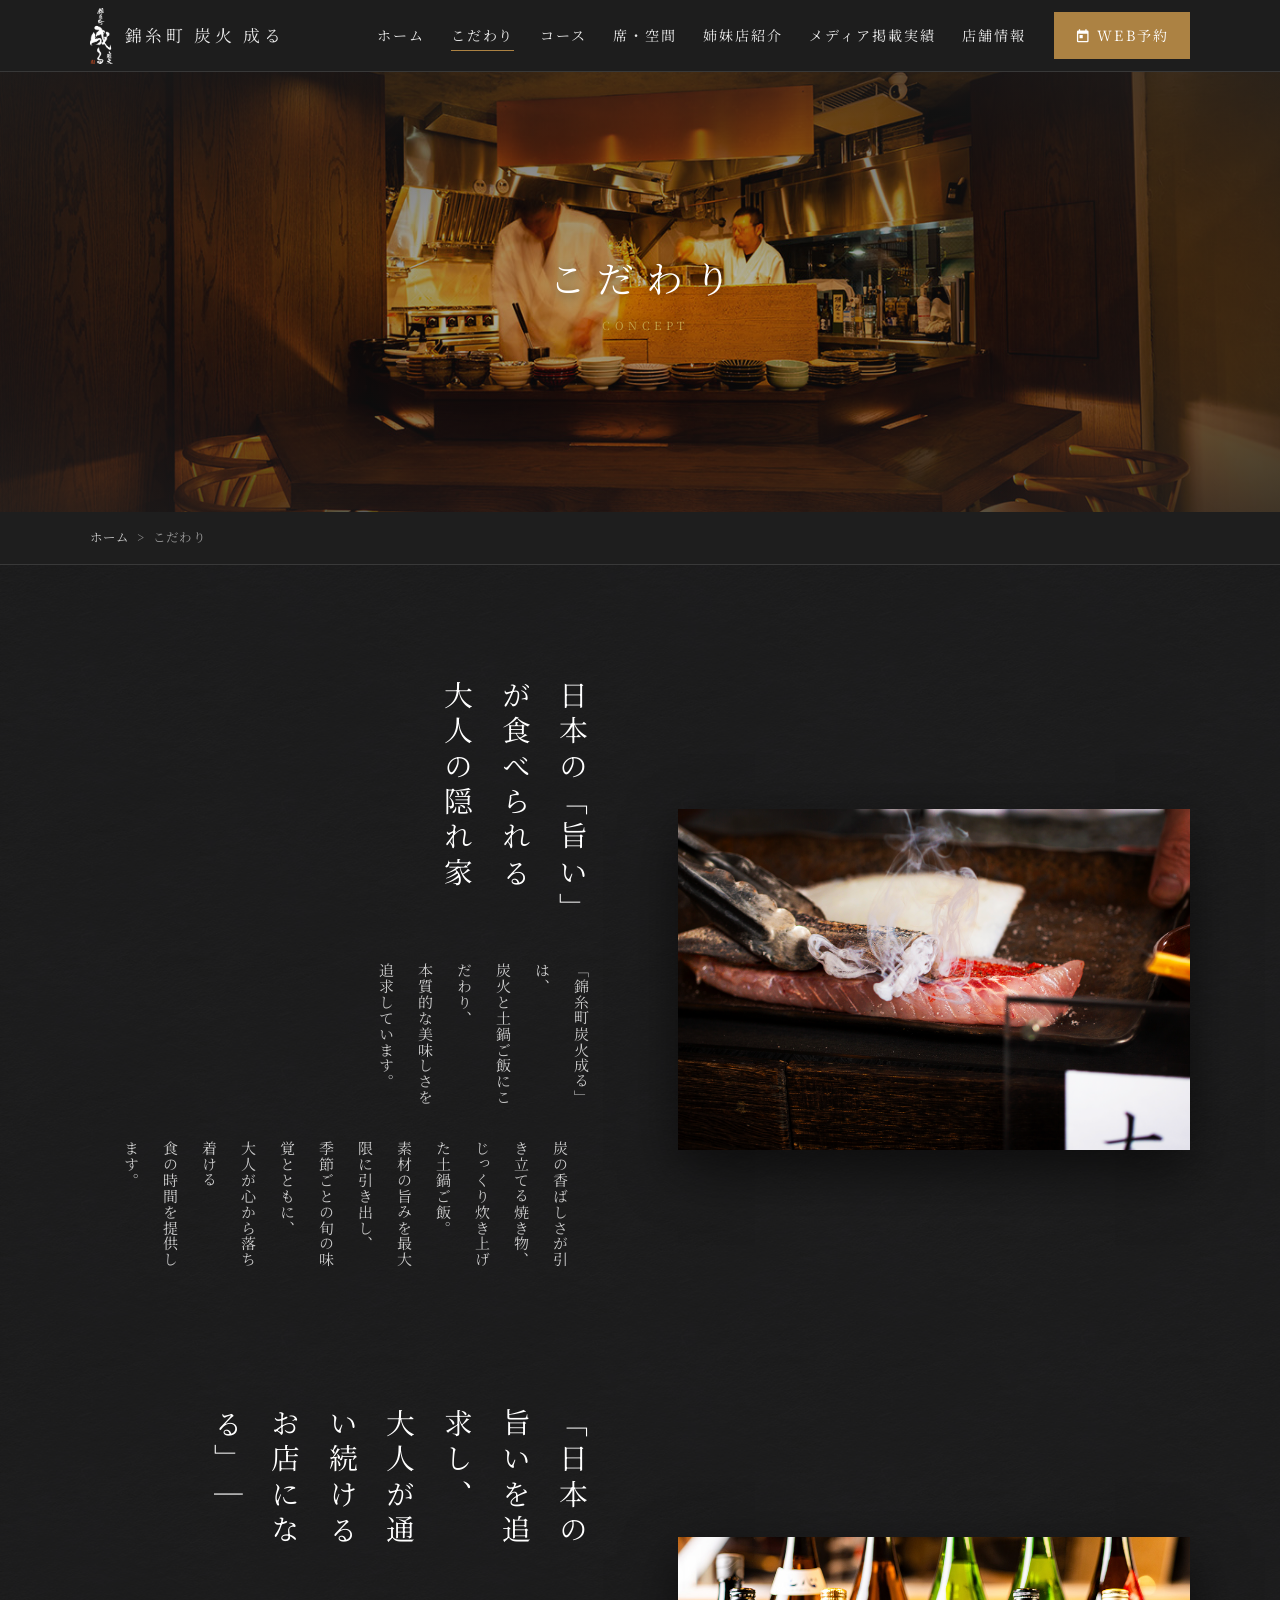
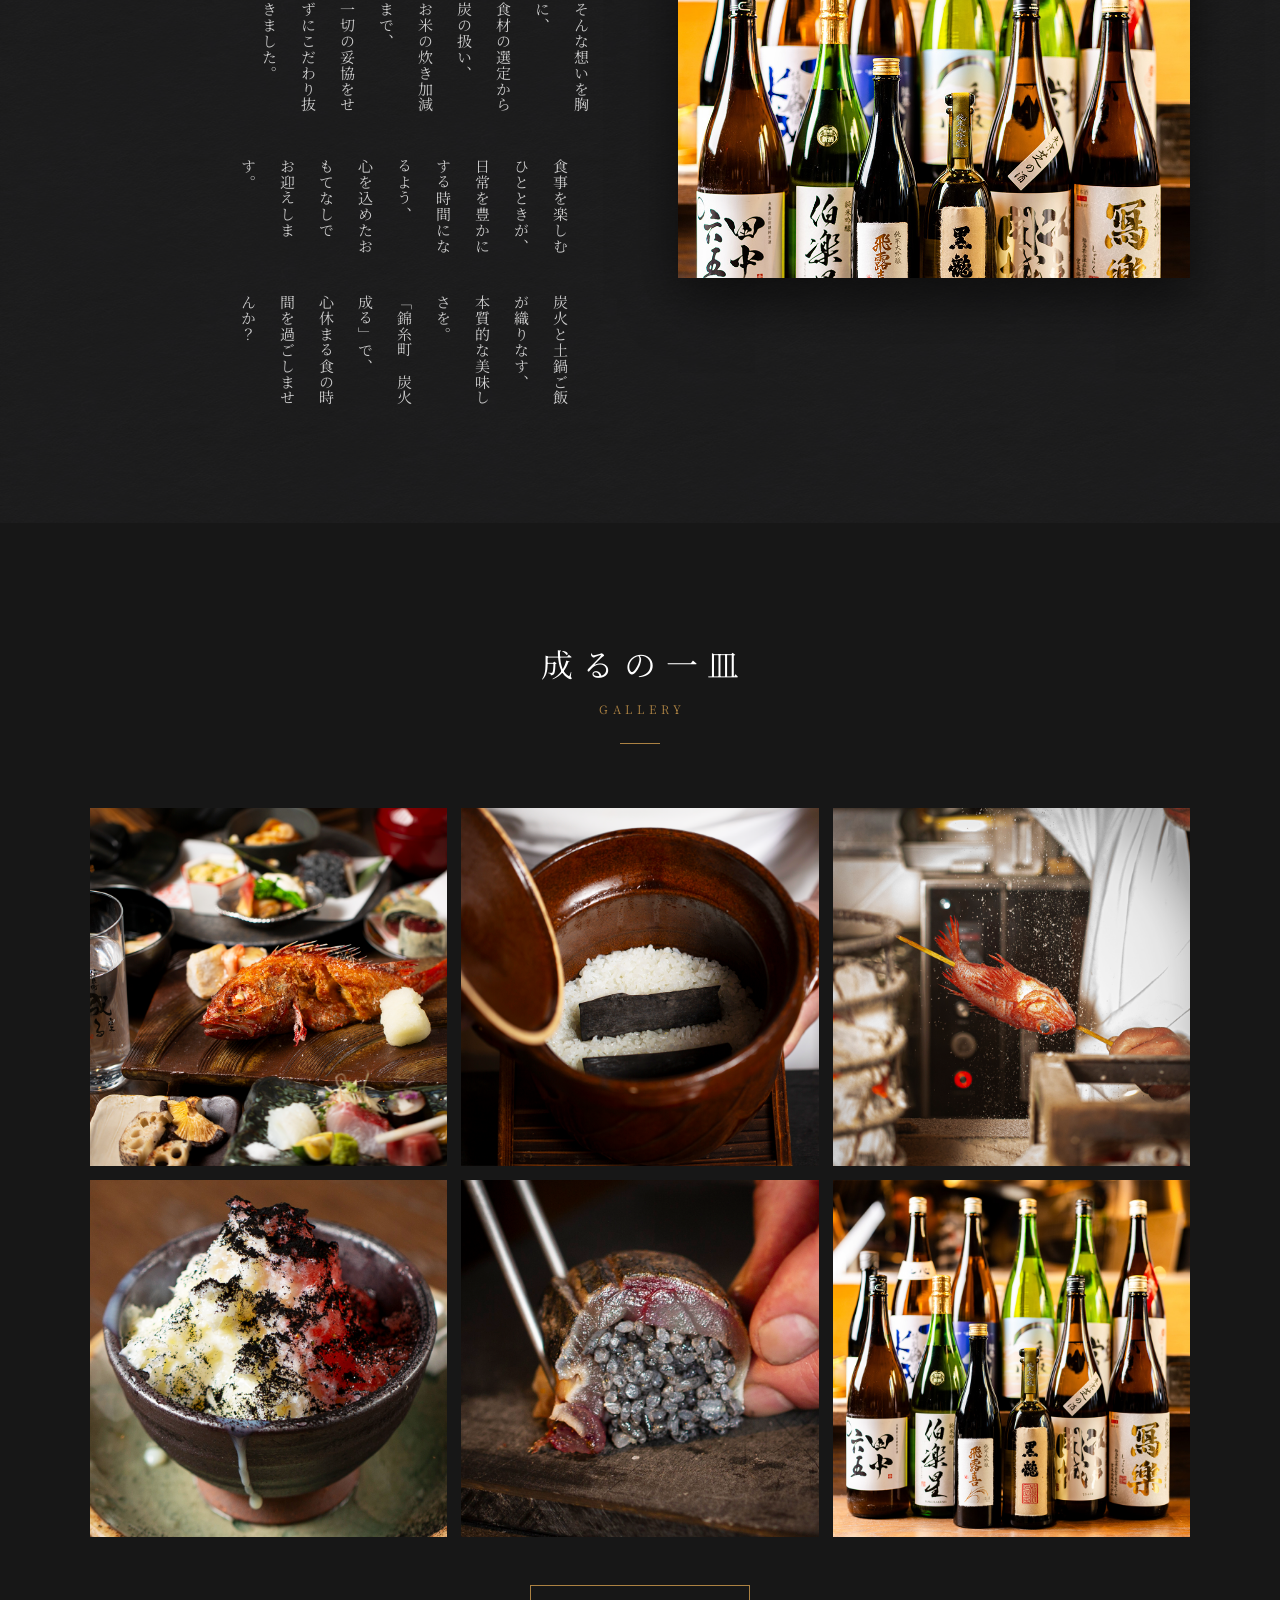
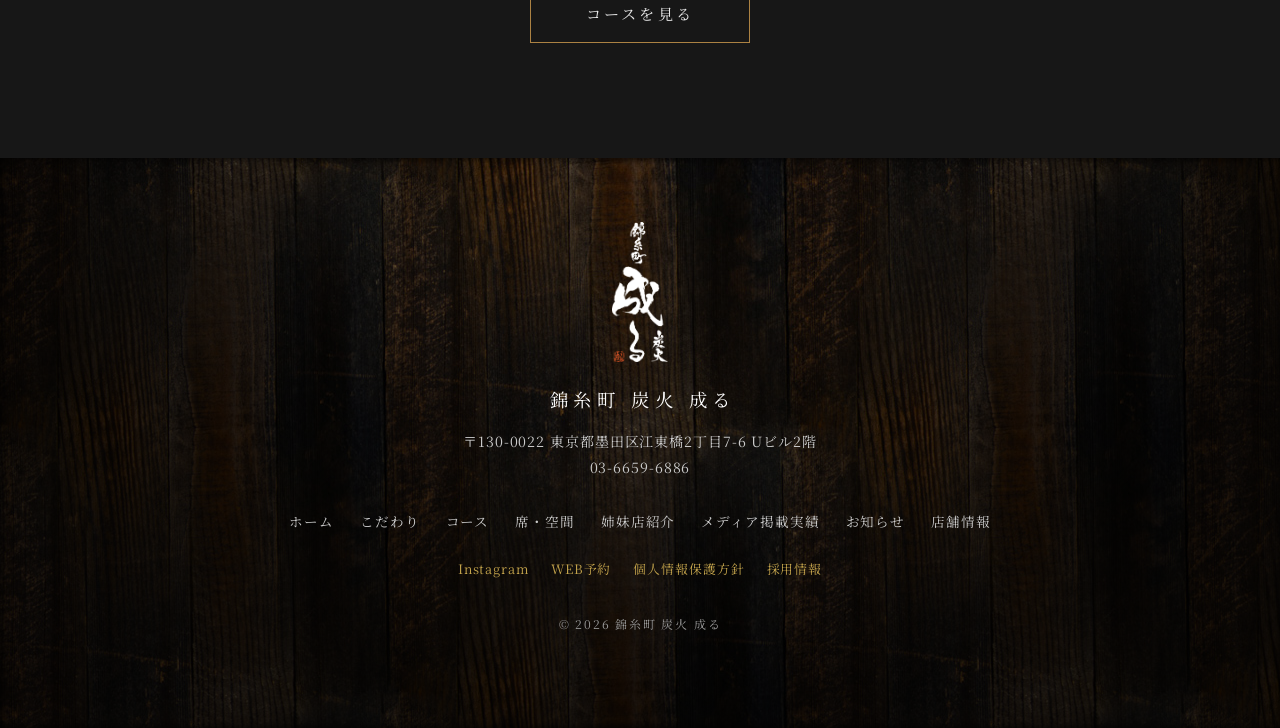
==== concept/index.html @ 38717d5e "Build 錦糸町 炭火 成る site from existing pages Co-Authored-By: Claude Fable 5.1 <noreply@anthropic.com>" ====
<!DOCTYPE html>
<html lang="ja">
<head>
  <meta charset="UTF-8">
  <meta name="viewport" content="width=device-width, initial-scale=1">
  <title>こだわり | 錦糸町 炭火 成る</title>
  <meta name="description" content="「錦糸町炭火成る」は、炭火と土鍋ご飯にこだわり、本質的な美味しさを追求しています。日本の「旨い」が食べられる大人の隠れ家。">
  <meta property="og:locale" content="ja_JP">
  <meta property="og:type" content="website">
  <meta property="og:site_name" content="錦糸町 炭火 成る">
  <meta property="og:title" content="こだわり | 錦糸町 炭火 成る">
  <meta property="og:description" content="「錦糸町炭火成る」は、炭火と土鍋ご飯にこだわり、本質的な美味しさを追求しています。日本の「旨い」が食べられる大人の隠れ家。">
  <meta property="og:url" content="https://kinshicho-sumibi-naru.com/concept/">
  <meta property="og:image" content="https://kinshicho-sumibi-naru.com/images/concept-main.jpg">
  <meta name="twitter:card" content="summary_large_image">
  <link rel="canonical" href="https://kinshicho-sumibi-naru.com/concept/">
  <link rel="icon" href="/images/favicon.jpg" type="image/jpeg">
  <link rel="apple-touch-icon" href="/images/favicon.jpg">
  <link rel="preconnect" href="https://fonts.googleapis.com">
  <link rel="preconnect" href="https://fonts.gstatic.com" crossorigin>
  <link href="https://fonts.googleapis.com/css2?family=Noto+Serif+JP:wght@300;400;500&display=swap" rel="stylesheet">
  <link rel="stylesheet" href="/css/style.css">
</head>
<body>
<header class="site-header">
  <div class="inner">
    <a class="brand" href="/" aria-label="錦糸町 炭火 成る トップページ">
      <img src="/images/logo-white.png" alt="錦糸町 炭火 成る" width="500" height="1242">
      <span class="brand__name">錦糸町 炭火 成る</span>
    </a>
    <button class="nav-toggle" type="button" aria-expanded="false" aria-controls="gnav" aria-label="メニューを開く">
      <span></span><span></span><span></span>
    </button>
    <nav class="gnav" id="gnav" aria-label="グローバルナビゲーション">
      <ul class="gnav__list">
        <li><a href="/">ホーム</a></li>
        <li><a href="/concept/">こだわり</a></li>
        <li><a href="/course/">コース</a></li>
        <li><a href="/table/">席・空間</a></li>
        <li><a href="/sister-store/">姉妹店紹介</a></li>
        <li><a href="/media/">メディア掲載実績</a></li>
        <li><a href="/#access">店舗情報</a></li>
      </ul>
      <a class="btn-reserve" href="https://www.tablecheck.com/shops/kinshicho-sumibi-naru/reserve" target="_blank" rel="noopener"><svg class="icon" viewBox="0 0 24 24" aria-hidden="true"><path d="M19 4h-1V2h-2v2H8V2H6v2H5a2 2 0 0 0-2 2v14a2 2 0 0 0 2 2h14a2 2 0 0 0 2-2V6a2 2 0 0 0-2-2zm0 16H5V9h14v11zM7 11h5v5H7z"/></svg>WEB予約</a>
    </nav>
  </div>
</header>

<main>
<div class="page-head" style="background-image:url('/images/concept-main.jpg')">
  <div class="page-head__body">
    <h1>こだわり<small>CONCEPT</small></h1>
  </div>
</div>
<nav class="breadcrumb" aria-label="パンくずリスト"><div class="inner"><ol><li><a href="/">ホーム</a></li><li>こだわり</li></ol></div></nav>


  <section class="section section--texture">
    <div class="inner">
      <div class="concept-block concept-block--tategaki">
        <div class="concept-block__text fade-up">
          <h2>日本の「旨い」が食べられる<br>大人の隠れ家</h2>
          <p>「錦糸町炭火成る」は、<br>炭火と土鍋ご飯にこだわり、<br>本質的な美味しさを追求しています。</p>
          <p>炭の香ばしさが引き立てる焼き物、<br>じっくり炊き上げた土鍋ご飯。<br>素材の旨みを最大限に引き出し、<br>季節ごとの旬の味覚とともに、<br>大人が心から落ち着ける<br>食の時間を提供します。</p>
        </div>
        <div class="concept-block__img fade-up">
          <img src="/images/concept-catch.webp" alt="炭火で焼き上げる原始焼き" width="1400" height="933" loading="lazy">
        </div>
      </div>

      <div class="concept-block concept-block--rev concept-block--tategaki">
        <div class="concept-block__text fade-up">
          <h2>「日本の旨いを追求し、<br>大人が通い続ける<br>お店になる」─</h2>
          <p>そんな想いを胸に、<br>食材の選定から炭の扱い、<br>お米の炊き加減まで、<br>一切の妥協をせずにこだわり抜きました。</p>
          <p>食事を楽しむひとときが、<br>日常を豊かにする時間になるよう、<br>心を込めたおもてなしで<br>お迎えします。</p>
          <p>炭火と土鍋ご飯が織りなす、<br>本質的な美味しさを。<br>「錦糸町 炭火 成る」で、<br>心休まる食の時間を過ごしませんか？</p>
        </div>
        <div class="concept-block__img fade-up">
          <img src="/images/concept-06.jpg" alt="土鍋ご飯" width="1000" height="1000" loading="lazy">
        </div>
      </div>
    </div>
  </section>

  <section class="section section--dark">
    <div class="inner">
      <div class="sec-title fade-up"><h2>成るの一皿</h2><span class="en">GALLERY</span></div>
      <ul class="gallery fade-up">
        <li><img src="/images/concept-02.webp" alt="炭火で焼き上げた旬魚" width="1000" height="1000" loading="lazy"></li>
        <li><img src="/images/concept-03.webp" alt="炭火焼きの一皿" width="1000" height="1000" loading="lazy"></li>
        <li><img src="/images/concept-05.webp" alt="季節の料理" width="1000" height="1000" loading="lazy"></li>
        <li><img src="/images/concept-04.webp" alt="原始焼き" width="1000" height="1000" loading="lazy"></li>
        <li><img src="/images/concept-01.webp" alt="お造り" width="1000" height="1000" loading="lazy"></li>
        <li><img src="/images/concept-06.jpg" alt="土鍋ご飯" width="1000" height="1000" loading="lazy"></li>
      </ul>
      <p class="center mt-l fade-up"><a class="btn" href="/course/">コースを見る</a></p>
    </div>
  </section>
</main>
<footer class="site-footer">
  <div class="inner">
    <img class="site-footer__logo" src="/images/logo-white.png" alt="" width="500" height="1242">
    <p class="site-footer__name">錦糸町 炭火 成る</p>
    <p class="site-footer__addr">〒130-0022 東京都墨田区江東橋2丁目7-6 Uビル2階<br><a href="tel:03-6659-6886">03-6659-6886</a></p>
    <ul class="site-footer__nav">
      <li><a href="/">ホーム</a></li><li><a href="/concept/">こだわり</a></li><li><a href="/course/">コース</a></li><li><a href="/table/">席・空間</a></li><li><a href="/sister-store/">姉妹店紹介</a></li><li><a href="/media/">メディア掲載実績</a></li><li><a href="/information/">お知らせ</a></li><li><a href="/#access">店舗情報</a></li>
    </ul>
    <ul class="site-footer__sub">
      <li><a href="https://www.instagram.com/sumibinaru" target="_blank" rel="noopener">Instagram</a></li>
      <li><a href="https://www.tablecheck.com/shops/kinshicho-sumibi-naru/reserve" target="_blank" rel="noopener">WEB予約</a></li>
      <li><a href="/privacy/">個人情報保護方針</a></li>
      <li><a href="https://pay-it-forward-corporate.com/recruit/" target="_blank" rel="noopener">採用情報</a></li>
    </ul>
    <p class="site-footer__copy">&copy; 2026 錦糸町 炭火 成る</p>
  </div>
</footer>

<nav class="bottom-bar" aria-label="クイックメニュー">
  <a href="tel:03-6659-6886"><svg class="icon" viewBox="0 0 24 24" aria-hidden="true"><path d="M6.6 10.8a15.1 15.1 0 0 0 6.6 6.6l2.2-2.2a1 1 0 0 1 1-.25c1.1.37 2.3.57 3.6.57a1 1 0 0 1 1 1V20a1 1 0 0 1-1 1A17 17 0 0 1 3 4a1 1 0 0 1 1-1h3.5a1 1 0 0 1 1 1c0 1.25.2 2.45.57 3.57a1 1 0 0 1-.25 1L6.6 10.8z"/></svg>電話</a>
  <a href="https://www.google.com/maps/dir/?api=1&destination=%E9%8C%A6%E7%B3%B8%E7%94%BA%20%E7%82%AD%E7%81%AB%20%E6%88%90%E3%82%8B" target="_blank" rel="noopener"><svg class="icon" viewBox="0 0 24 24" aria-hidden="true"><path d="M12 2a7 7 0 0 0-7 7c0 5.25 7 13 7 13s7-7.75 7-13a7 7 0 0 0-7-7zm0 9.5A2.5 2.5 0 1 1 12 6.5a2.5 2.5 0 0 1 0 5z"/></svg>地図</a>
  <a class="is-reserve" href="https://www.tablecheck.com/shops/kinshicho-sumibi-naru/reserve" target="_blank" rel="noopener"><svg class="icon" viewBox="0 0 24 24" aria-hidden="true"><path d="M19 4h-1V2h-2v2H8V2H6v2H5a2 2 0 0 0-2 2v14a2 2 0 0 0 2 2h14a2 2 0 0 0 2-2V6a2 2 0 0 0-2-2zm0 16H5V9h14v11zM7 11h5v5H7z"/></svg>WEB予約</a>
</nav>

<script src="/js/main.js"></script>
</body>
</html>
---- css/style.css ----
/* ==========================================================================
   錦糸町 炭火 成る  公式サイト  共通スタイル
   既存サイトの配色（背景 #1E1E1E / 文字 #EAEAEA / 金 #AC8243・#8B6935）を踏襲
   ========================================================================== */

:root {
  --bg: #1e1e1e;
  --bg-2: #262626;
  --bg-3: #2e2e2e;
  --fg: #eaeaea;
  --fg-soft: #cccccc;
  --muted: #9a9a9a;
  --line: rgba(255, 255, 255, 0.12);
  --gold: #ac8243;
  --gold-dark: #8b6935;
  --gold-light: #c4a44c;
  --footer-bg: #401701;
  --header-h: 72px;
  --bottombar-h: 60px;
  --font: "Noto Serif JP", "Hiragino Mincho ProN", "Yu Mincho", YuMincho, serif;
}

*,
*::before,
*::after { box-sizing: border-box; margin: 0; padding: 0; }

html { scroll-behavior: smooth; scroll-padding-top: calc(var(--header-h) + 12px); }

body {
  font-family: var(--font);
  font-weight: 400;
  font-size: 15px;
  line-height: 1.9;
  letter-spacing: 0.06em;
  color: var(--fg);
  background: var(--bg);
  -webkit-font-smoothing: antialiased;
  overflow-x: hidden;
}

img, video { max-width: 100%; height: auto; display: block; }
a { color: inherit; text-decoration: none; transition: color 0.3s, opacity 0.3s, background 0.3s; }
a:hover { color: var(--gold-light); }
ul, ol { list-style: none; }
h1, h2, h3, h4 { font-weight: 400; line-height: 1.6; letter-spacing: 0.12em; }
p + p { margin-top: 1em; }

.inner { width: min(1100px, 100% - 32px); margin-inline: auto; }
.inner--narrow { width: min(820px, 100% - 32px); margin-inline: auto; }
.pc-only { display: block; }
.sp-only { display: none; }
.sr-only { position: absolute; width: 1px; height: 1px; overflow: hidden; clip: rect(0 0 0 0); white-space: nowrap; }

/* ------------------------------------------------------------------ 共通ボタン */
.btn {
  display: inline-flex;
  align-items: center;
  justify-content: center;
  gap: 0.6em;
  min-width: 220px;
  padding: 0.9em 2.2em;
  border: 1px solid var(--gold);
  color: var(--fg);
  background: transparent;
  font-size: 0.95rem;
  letter-spacing: 0.2em;
  position: relative;
  overflow: hidden;
  isolation: isolate;
  transition: color 0.3s;
}
.btn::after {
  content: "";
  position: absolute;
  inset: 0;
  background: var(--gold);
  transform: scaleX(0);
  transform-origin: left;
  transition: transform 0.35s ease;
  z-index: -1;
}
.btn:hover { color: #fff; }
.btn:hover::after { transform: scaleX(1); }
.btn--solid { background: var(--gold); border-color: var(--gold); color: #fff; }
.btn--solid::after { background: var(--gold-dark); }
.btn--small { min-width: 0; padding: 0.6em 1.4em; font-size: 0.85rem; }

/* ------------------------------------------------------------------ ヘッダー */
.site-header {
  position: fixed;
  top: 0; left: 0; right: 0;
  z-index: 100;
  height: var(--header-h);
  background: rgba(30, 30, 30, 0.82);
  backdrop-filter: blur(8px);
  -webkit-backdrop-filter: blur(8px);
  border-bottom: 1px solid var(--line);
  transition: background 0.3s;
}
.site-header .inner {
  height: 100%;
  display: flex;
  align-items: center;
  justify-content: space-between;
  gap: 24px;
}
.brand {
  display: flex;
  align-items: center;
  gap: 12px;
  color: var(--fg);
}
.brand:hover { color: var(--fg); opacity: 0.85; }
.brand img { height: 56px; width: auto; }
.brand__name { font-size: 1.05rem; letter-spacing: 0.22em; white-space: nowrap; }

.gnav { display: flex; align-items: center; gap: 28px; }
.gnav__list { display: flex; gap: 26px; }
.gnav__list a {
  font-size: 0.88rem;
  letter-spacing: 0.14em;
  padding: 6px 0;
  position: relative;
  color: var(--fg);
}
.gnav__list a::after {
  content: "";
  position: absolute;
  left: 0; bottom: 0;
  width: 100%; height: 1px;
  background: var(--gold);
  transform: scaleX(0);
  transform-origin: right;
  transition: transform 0.3s;
}
.gnav__list a:hover::after,
.gnav__list a[aria-current="page"]::after { transform: scaleX(1); transform-origin: left; }

.btn-reserve {
  display: inline-flex;
  align-items: center;
  gap: 0.5em;
  padding: 0.65em 1.4em;
  background: var(--gold);
  color: #fff;
  font-size: 0.88rem;
  letter-spacing: 0.16em;
  border: 1px solid var(--gold);
  white-space: nowrap;
}
.btn-reserve:hover { background: var(--gold-dark); color: #fff; }

.nav-toggle {
  display: none;
  width: 44px; height: 44px;
  background: none;
  border: 0;
  cursor: pointer;
  position: relative;
  z-index: 110;
}
.nav-toggle span {
  position: absolute;
  left: 10px;
  width: 24px; height: 1px;
  background: var(--fg);
  transition: transform 0.3s, opacity 0.3s, top 0.3s;
}
.nav-toggle span:nth-child(1) { top: 14px; }
.nav-toggle span:nth-child(2) { top: 22px; }
.nav-toggle span:nth-child(3) { top: 30px; }
.nav-toggle[aria-expanded="true"] span:nth-child(1) { top: 22px; transform: rotate(45deg); }
.nav-toggle[aria-expanded="true"] span:nth-child(2) { opacity: 0; }
.nav-toggle[aria-expanded="true"] span:nth-child(3) { top: 22px; transform: rotate(-45deg); }

/* ------------------------------------------------------------------ ヒーロー */
.hero {
  position: relative;
  height: 100svh;
  min-height: 560px;
  overflow: hidden;
  background: #000 url("/images/hero-01.jpg") center / cover no-repeat;
}
.hero__slide {
  position: absolute;
  inset: 0;
  background-size: cover;
  background-position: center;
  opacity: 0;
  animation: heroFade 14s infinite;
  transform: scale(1.04);
}
.hero__slide:nth-child(1) { background-image: url("/images/hero-01.jpg"); animation-delay: 0s; }
.hero__slide:nth-child(2) { background-image: url("/images/hero-02.jpg"); animation-delay: 7s; }
@keyframes heroFade {
  0%   { opacity: 0; transform: scale(1.08); }
  8%   { opacity: 1; }
  50%  { opacity: 1; }
  58%  { opacity: 0; transform: scale(1.0); }
  100% { opacity: 0; }
}
.hero::after {
  content: "";
  position: absolute;
  inset: 0;
  background: linear-gradient(to bottom, rgba(0,0,0,0.35) 0%, rgba(0,0,0,0.05) 40%, rgba(30,30,30,0.9) 100%);
}
.hero__logo {
  position: absolute;
  z-index: 2;
  left: 50%; top: 50%;
  transform: translate(-50%, -50%);
  width: 92px;
  filter: drop-shadow(0 4px 16px rgba(0,0,0,0.6));
  opacity: 0;
  animation: fadeIn 1.6s 0.4s forwards;
}
.hero__scroll {
  position: absolute;
  z-index: 2;
  left: 50%; bottom: 28px;
  transform: translateX(-50%);
  font-size: 0.7rem;
  letter-spacing: 0.3em;
  color: var(--fg-soft);
  display: flex;
  flex-direction: column;
  align-items: center;
  gap: 8px;
}
.hero__scroll::after {
  content: "";
  width: 1px; height: 48px;
  background: linear-gradient(var(--gold), transparent);
  animation: scrollLine 2s infinite;
}
@keyframes scrollLine { 0% { transform: scaleY(0); transform-origin: top; } 50% { transform: scaleY(1); transform-origin: top; } 51% { transform-origin: bottom; } 100% { transform: scaleY(0); transform-origin: bottom; } }
@keyframes fadeIn { to { opacity: 1; } }

/* ------------------------------------------------------------------ 下層ページヘッダー */
.page-head {
  position: relative;
  margin-top: var(--header-h);
  height: clamp(260px, 42vw, 440px);
  background-size: cover;
  background-position: center;
  display: flex;
  align-items: center;
  justify-content: center;
  text-align: center;
}
.page-head::before {
  content: "";
  position: absolute;
  inset: 0;
  background: radial-gradient(ellipse at center, rgba(0,0,0,0.25), rgba(30,30,30,0.85));
}
.page-head__body { position: relative; z-index: 1; }
.page-head h1 {
  font-size: clamp(1.6rem, 3.5vw, 2.3rem);
  letter-spacing: 0.3em;
  text-indent: 0.3em;
  color: #fff;
  text-shadow: 0 2px 12px rgba(0,0,0,0.6);
}
.page-head h1 small {
  display: block;
  font-size: 0.7rem;
  letter-spacing: 0.4em;
  color: var(--gold-light);
  margin-top: 10px;
}
.breadcrumb {
  font-size: 0.78rem;
  color: var(--muted);
  letter-spacing: 0.1em;
  padding: 14px 0;
  border-bottom: 1px solid var(--line);
}
.breadcrumb ol { display: flex; flex-wrap: wrap; gap: 0.6em; }
.breadcrumb li + li::before { content: ">"; margin-right: 0.6em; color: var(--muted); }
.breadcrumb a { color: var(--fg-soft); }

/* ------------------------------------------------------------------ セクション共通 */
.section { padding: clamp(64px, 9vw, 120px) 0; position: relative; }
.section--texture {
  background: var(--bg) url("/images/bg-texture.jpg") repeat;
  background-size: 400px;
}
.section--texture::before { content: ""; position: absolute; inset: 0; background: rgba(30,30,30,0.72); pointer-events: none; }
.section--texture > * { position: relative; }
.section--dark { background: #171717; }
.section--wall {
  background: #1a1a1a url("/images/bg-wall.jpg") center / cover fixed;
}
.section--wall::before { content: ""; position: absolute; inset: 0; background: rgba(20,20,20,0.82); }
.section--wall > * { position: relative; }

.sec-title {
  text-align: center;
  margin-bottom: clamp(36px, 5vw, 64px);
}
.sec-title h2 {
  font-size: clamp(1.5rem, 3vw, 2rem);
  letter-spacing: 0.3em;
  text-indent: 0.3em;
  color: #fff;
}
.sec-title .en {
  display: block;
  font-size: 0.72rem;
  letter-spacing: 0.4em;
  color: var(--gold);
  margin-top: 10px;
  text-indent: 0.4em;
}
.sec-title::after {
  content: "";
  display: block;
  width: 40px; height: 1px;
  background: var(--gold);
  margin: 22px auto 0;
}
.lead { color: var(--fg-soft); }
.center { text-align: center; }
.mt-l { margin-top: 48px; }

/* ------------------------------------------------------------------ トップ：キャッチ */
.catch {
  display: grid;
  grid-template-columns: 1.05fr 1fr;
  gap: clamp(32px, 6vw, 96px);
  align-items: center;
}
.catch__text h1 {
  font-size: clamp(1.4rem, 2.4vw, 1.9rem);
  letter-spacing: 0.25em;
  color: #fff;
  margin-bottom: 1.6em;
}
.catch__text p { font-size: 0.98rem; line-height: 2.3; }
.catch__text .btn { margin-top: 2.4em; }
.catch__img {
  position: relative;
}
.catch__img img {
  width: 100%;
  aspect-ratio: 4 / 5;
  object-fit: cover;
  box-shadow: 0 20px 50px rgba(0,0,0,0.55);
}
.catch__img::before {
  content: "";
  position: absolute;
  inset: 18px -18px -18px 18px;
  border: 1px solid var(--gold-dark);
  z-index: -1;
}
@media (min-width: 900px) {
  .catch__text--tategaki {
    display: flex;
    justify-content: center;
    writing-mode: vertical-rl;
    text-orientation: upright;
    max-height: 640px;
    gap: 2.2em;
  }
  .catch__text--tategaki h1 { margin: 0 0 0 1em; line-height: 2; font-size: clamp(1.5rem, 2.6vw, 2rem); }
  .catch__text--tategaki p { margin: 0; line-height: 2.6; }
  .catch__text--tategaki p + p { margin-right: 1.4em; }
  .catch__text--tategaki .btn-wrap { writing-mode: horizontal-tb; align-self: flex-end; margin-right: 2em; }
  .catch__text--tategaki .btn { margin: 0; }
}

/* ------------------------------------------------------------------ 交互レイアウト */
.feature {
  display: grid;
  grid-template-columns: 1fr 1fr;
  gap: clamp(28px, 5vw, 72px);
  align-items: center;
}
.feature + .feature { margin-top: clamp(64px, 8vw, 110px); }
.feature--rev .feature__img { order: 2; }
.feature__img img {
  width: 100%;
  aspect-ratio: 7 / 5;
  object-fit: cover;
  box-shadow: 0 16px 40px rgba(0,0,0,0.5);
}
.feature__body h3 {
  font-size: clamp(1.25rem, 2.2vw, 1.6rem);
  letter-spacing: 0.2em;
  color: #fff;
  margin-bottom: 1.1em;
  padding-bottom: 0.6em;
  position: relative;
}
.feature__body h3::after {
  content: "";
  position: absolute;
  left: 0; bottom: 0;
  width: 36px; height: 1px;
  background: var(--gold);
}
.feature__body h3 .sub {
  display: block;
  font-size: 0.78rem;
  letter-spacing: 0.2em;
  color: var(--gold-light);
  margin-bottom: 0.5em;
}
.feature__body p { color: var(--fg-soft); }
.feature__body .btn-wrap { margin-top: 2em; display: flex; flex-wrap: wrap; gap: 12px; }

/* ------------------------------------------------------------------ Instagram */
.insta { text-align: center; }
.insta__account {
  font-size: 1.1rem;
  letter-spacing: 0.12em;
  color: var(--gold-light);
  margin-bottom: 1.6em;
}
.insta p { color: var(--fg-soft); }
.insta .btn { margin-top: 1.6em; }
.icon { width: 1.1em; height: 1.1em; fill: currentColor; flex: none; }

/* ------------------------------------------------------------------ お知らせ */
.news-list { border-top: 1px solid var(--line); }
.news-list li { border-bottom: 1px solid var(--line); }
.news-list a,
.news-list .news-row {
  display: grid;
  grid-template-columns: 9.5em 1fr;
  gap: 1em 2em;
  padding: 20px 8px;
  align-items: baseline;
  color: var(--fg);
}
.news-list a:hover { background: rgba(255,255,255,0.03); color: var(--gold-light); }
.news-list time { font-size: 0.85rem; color: var(--gold-light); letter-spacing: 0.1em; }
.news-list .news-row { color: var(--fg-soft); }

/* ------------------------------------------------------------------ 店舗情報 */
.access {
  display: grid;
  grid-template-columns: 1fr 1fr;
  gap: clamp(32px, 5vw, 72px);
  align-items: start;
}
.access__map iframe {
  width: 100%;
  aspect-ratio: 4 / 3;
  border: 0;
  filter: grayscale(0.4) contrast(1.05);
  box-shadow: 0 16px 40px rgba(0,0,0,0.5);
}
.access__logo { width: 64px; margin-bottom: 24px; }
.access__name { font-size: 1.4rem; letter-spacing: 0.25em; color: #fff; margin-bottom: 0.8em; }
.access dl { display: grid; grid-template-columns: 7em 1fr; gap: 0.6em 1.2em; margin-top: 1.4em; }
.access dt { color: var(--gold-light); font-size: 0.9rem; letter-spacing: 0.15em; }
.access dd { color: var(--fg); }
.access dd a.tel { font-size: 1.2rem; letter-spacing: 0.1em; }
.access__links { margin-top: 2em; display: flex; flex-wrap: wrap; gap: 12px; }

/* ------------------------------------------------------------------ 姉妹店バナー */
.sister-banner {
  position: relative;
  display: block;
  overflow: hidden;
  color: #fff;
  text-align: center;
  padding: clamp(60px, 10vw, 120px) 16px;
  background: url("/images/sister-head.jpg") center / cover;
}
.sister-banner::before { content: ""; position: absolute; inset: 0; background: rgba(0,0,0,0.6); transition: background 0.4s; }
.sister-banner:hover { color: #fff; }
.sister-banner:hover::before { background: rgba(0,0,0,0.45); }
.sister-banner__body { position: relative; }
.sister-banner .en { display: block; font-size: 0.72rem; letter-spacing: 0.4em; color: var(--gold-light); margin-bottom: 10px; }
.sister-banner h2 { font-size: clamp(1.4rem, 3vw, 2rem); letter-spacing: 0.3em; text-indent: 0.3em; }
.sister-banner p { margin-top: 1em; color: var(--fg-soft); }
.sister-banner .btn { margin-top: 1.8em; }

/* ------------------------------------------------------------------ フッター */
.site-footer {
  position: relative;
  background: var(--footer-bg) url("/images/bg-footer.jpg") repeat;
  color: var(--fg);
  padding: 64px 0 calc(32px + var(--bottombar-h));
  box-shadow: 0 0 10px rgba(0,0,0,0.9) inset;
}
.site-footer::before {
  content: "";
  position: absolute; inset: 0;
  background: radial-gradient(at top center, rgba(0,0,0,0.3) 0%, rgba(0,0,0,0.75) 70%);
  pointer-events: none;
}
.site-footer .inner { position: relative; text-align: center; }
.site-footer__logo { width: 56px; margin: 0 auto 20px; }
.site-footer__name { font-size: 1.15rem; letter-spacing: 0.3em; text-indent: 0.3em; color: #fff; }
.site-footer__addr { font-size: 0.88rem; color: var(--fg-soft); margin-top: 0.8em; line-height: 1.9; }
.site-footer__nav { display: flex; flex-wrap: wrap; justify-content: center; gap: 10px 26px; margin: 28px 0 0; font-size: 0.85rem; }
.site-footer__nav a { color: var(--fg-soft); }
.site-footer__sub { display: flex; flex-wrap: wrap; justify-content: center; gap: 10px 22px; margin-top: 22px; font-size: 0.8rem; }
.site-footer__sub a { color: var(--gold-light); }
.site-footer__copy { margin-top: 32px; font-size: 0.75rem; letter-spacing: 0.15em; color: var(--muted); }

/* ------------------------------------------------------------------ スマホ固定バー */
.bottom-bar {
  display: none;
  position: fixed;
  left: 0; right: 0; bottom: 0;
  z-index: 90;
  height: var(--bottombar-h);
  background: rgba(23,23,23,0.96);
  border-top: 1px solid var(--line);
  padding-bottom: env(safe-area-inset-bottom);
}
.bottom-bar a {
  flex: 1;
  display: flex;
  flex-direction: column;
  align-items: center;
  justify-content: center;
  gap: 3px;
  font-size: 0.68rem;
  letter-spacing: 0.15em;
  color: var(--fg);
  border-left: 1px solid var(--line);
}
.bottom-bar a:first-child { border-left: 0; }
.bottom-bar a .icon { width: 20px; height: 20px; }
.bottom-bar a.is-reserve { background: var(--gold); color: #fff; }

/* ------------------------------------------------------------------ こだわり */
.concept-block {
  display: grid;
  grid-template-columns: 1fr 1fr;
  gap: clamp(32px, 6vw, 96px);
  align-items: center;
}
.concept-block + .concept-block { margin-top: clamp(72px, 10vw, 140px); }
.concept-block--rev .concept-block__img { order: 2; }
.concept-block h2 {
  font-size: clamp(1.35rem, 2.4vw, 1.8rem);
  letter-spacing: 0.22em;
  color: #fff;
  margin-bottom: 1.4em;
  line-height: 1.9;
}
.concept-block p { line-height: 2.3; color: var(--fg-soft); }
.concept-block__img img {
  width: 100%;
  aspect-ratio: 3 / 2;
  object-fit: cover;
  box-shadow: 0 20px 50px rgba(0,0,0,0.55);
}
@media (min-width: 900px) {
  .concept-block--tategaki .concept-block__text {
    writing-mode: vertical-rl;
    text-orientation: upright;
    max-height: 600px;
    display: flex;
    justify-content: center;
    gap: 2em;
  }
  .concept-block--tategaki h2 { margin: 0 0 0 1em; line-height: 2; }
  .concept-block--tategaki p { margin: 0; line-height: 2.6; }
  .concept-block--tategaki p + p { margin-right: 1.4em; }
}
.gallery {
  display: grid;
  grid-template-columns: repeat(3, 1fr);
  gap: 14px;
}
.gallery img {
  width: 100%;
  aspect-ratio: 1 / 1;
  object-fit: cover;
  transition: transform 0.6s ease, opacity 0.4s;
}
.gallery li { overflow: hidden; }
.gallery li:hover img { transform: scale(1.05); }

/* ------------------------------------------------------------------ コース */
.course-card {
  display: grid;
  grid-template-columns: 1fr 1fr;
  gap: clamp(28px, 4vw, 56px);
  align-items: start;
  padding: clamp(32px, 4vw, 56px);
  background: var(--bg-2);
  border: 1px solid var(--line);
}
.course-card + .course-card { margin-top: 40px; }
.course-card--noimg { grid-template-columns: 1fr; }
.course-card__img img { width: 100%; aspect-ratio: 7 / 5; object-fit: cover; }
.course-card h2 {
  font-size: clamp(1.25rem, 2.2vw, 1.55rem);
  letter-spacing: 0.15em;
  color: #fff;
  line-height: 1.7;
}
.course-card .price {
  display: inline-block;
  font-size: 1.3rem;
  color: var(--gold-light);
  letter-spacing: 0.08em;
  margin: 0.5em 0 0.3em;
}
.course-card .tag {
  display: inline-block;
  font-size: 0.75rem;
  letter-spacing: 0.15em;
  border: 1px solid var(--gold);
  color: var(--gold-light);
  padding: 2px 10px;
  margin-left: 10px;
  vertical-align: middle;
}
.course-card h4 {
  font-size: 0.92rem;
  letter-spacing: 0.2em;
  color: var(--gold-light);
  margin: 1.4em 0 0.5em;
}
.course-card ul li { padding-left: 1em; text-indent: -1em; color: var(--fg); }
.course-card ul li::before { content: "・"; }
.course-card .notes { margin-top: 1.2em; font-size: 0.82rem; color: var(--muted); line-height: 1.9; }
.course-card .notes li { padding-left: 1em; text-indent: -1em; }
.course-card .notes li::before { content: "※"; }
.course-note {
  margin-top: 56px;
  padding: clamp(24px, 3vw, 40px);
  border: 1px solid var(--gold-dark);
  background: rgba(0,0,0,0.25);
}
.course-note h3 { font-size: 1rem; letter-spacing: 0.2em; color: var(--gold-light); margin-bottom: 0.6em; }
.course-note h3 + ul + h3 { margin-top: 1.4em; }
.course-note li { padding-left: 1em; text-indent: -1em; color: var(--fg-soft); }
.course-note li::before { content: "・"; }
.course-cta { text-align: center; margin-top: 56px; }

/* ------------------------------------------------------------------ 席・空間 */
.seat { display: grid; grid-template-columns: 1fr 1fr; gap: clamp(28px, 5vw, 72px); align-items: center; }
.seat + .seat { margin-top: clamp(64px, 8vw, 110px); }
.seat:nth-child(even) .seat__img { order: 2; }
.seat__img img { width: 100%; aspect-ratio: 3 / 2; object-fit: cover; box-shadow: 0 16px 40px rgba(0,0,0,0.5); }
.seat h3 { font-size: clamp(1.3rem, 2.4vw, 1.7rem); letter-spacing: 0.3em; color: #fff; margin-bottom: 0.8em; }
.seat h3 .en { display: block; font-size: 0.72rem; letter-spacing: 0.4em; color: var(--gold); margin-bottom: 6px; }
.seat p { color: var(--fg-soft); }
.seat .seats { margin-top: 1.2em; color: var(--gold-light); letter-spacing: 0.1em; }

/* ------------------------------------------------------------------ 姉妹店 */
.sister-grid { display: grid; grid-template-columns: repeat(2, 1fr); gap: 40px 32px; }
.sister-card { background: var(--bg-2); border: 1px solid var(--line); display: flex; flex-direction: column; }
.sister-card img { width: 100%; aspect-ratio: 3 / 2; object-fit: cover; }
.sister-card__body { padding: 28px 28px 32px; flex: 1; display: flex; flex-direction: column; }
.sister-card h2 { font-size: 1.2rem; letter-spacing: 0.15em; color: #fff; margin-bottom: 0.6em; }
.sister-card p { color: var(--fg-soft); font-size: 0.92rem; }
.sister-card dl { margin-top: 1.2em; font-size: 0.9rem; display: grid; grid-template-columns: 6.5em 1fr; gap: 0.3em 1em; }
.sister-card dt { color: var(--gold-light); }
.sister-card .btn-wrap { margin-top: auto; padding-top: 1.6em; }

/* ------------------------------------------------------------------ メディア */
.media-note { text-align: center; color: var(--muted); font-size: 0.88rem; margin-bottom: 32px; }
.media-list { border-top: 1px solid var(--line); }
.media-list li { border-bottom: 1px solid var(--line); }
.media-list a {
  display: grid;
  grid-template-columns: 7.5em 3.5em 1fr auto;
  gap: 1em 1.4em;
  align-items: baseline;
  padding: 20px 8px;
  color: var(--fg);
}
.media-list a:hover { background: rgba(255,255,255,0.03); color: var(--gold-light); }
.media-list time { font-size: 0.85rem; color: var(--gold-light); letter-spacing: 0.1em; }
.media-list .kind { font-size: 0.7rem; letter-spacing: 0.15em; border: 1px solid var(--gold-dark); color: var(--gold-light); text-align: center; padding: 1px 4px; }
.media-list .ext { font-size: 0.75rem; color: var(--muted); }

/* ------------------------------------------------------------------ お知らせ一覧・記事 */
.article { padding: clamp(28px, 4vw, 48px); background: var(--bg-2); border: 1px solid var(--line); }
.article + .article { margin-top: 32px; }
.article time { font-size: 0.85rem; color: var(--gold-light); letter-spacing: 0.1em; }
.article h2 { font-size: 1.25rem; letter-spacing: 0.1em; color: #fff; margin: 0.4em 0 1em; padding-bottom: 0.6em; border-bottom: 1px solid var(--line); }
.article p { color: var(--fg-soft); }
.article .article__img { margin-top: 1.6em; max-width: 560px; }
.article .article__link { color: var(--gold-light); }
.article .article__link:hover { text-decoration: underline; }
.article .article__price { font-size: 1.1rem; color: #fff; margin-top: 0.6em; }

/* ------------------------------------------------------------------ 個人情報保護方針 */
.policy p, .policy li { color: var(--fg-soft); }
.policy h3 { font-size: 1.05rem; letter-spacing: 0.15em; color: #fff; margin: 2.4em 0 0.8em; padding-left: 14px; border-left: 2px solid var(--gold); }
.policy ul { padding-left: 0; }
.policy ul li { padding-left: 1.2em; text-indent: -1.2em; }
.policy ul li::before { content: "・"; }
.policy address { font-style: normal; line-height: 2; }
.policy a { color: var(--gold-light); text-decoration: underline; }

/* ------------------------------------------------------------------ フェードイン */
.fade-up { opacity: 0; transform: translateY(24px); transition: opacity 0.9s ease, transform 0.9s ease; }
.fade-up.is-visible { opacity: 1; transform: none; }
@media (prefers-reduced-motion: reduce) {
  .fade-up { opacity: 1; transform: none; transition: none; }
  .hero__slide { animation: none; opacity: 1; }
  .hero__slide:nth-child(2) { display: none; }
}

/* ==========================================================================
   レスポンシブ
   ========================================================================== */
@media (max-width: 1024px) {
  .gnav__list { gap: 18px; }
  .gnav__list a { font-size: 0.82rem; }
  .brand__name { display: none; }
}

@media (max-width: 900px) {
  :root { --header-h: 64px; }
  .pc-only { display: none; }
  .sp-only { display: block; }
  .brand img { height: 48px; }
  .brand__name { display: inline; font-size: 0.95rem; }

  .nav-toggle { display: block; }
  .gnav {
    position: fixed;
    inset: 0;
    z-index: 105;
    flex-direction: column;
    justify-content: center;
    gap: 36px;
    background: rgba(24,24,24,0.97);
    opacity: 0;
    visibility: hidden;
    transition: opacity 0.35s, visibility 0.35s;
  }
  .gnav.is-open { opacity: 1; visibility: visible; }
  .gnav__list { flex-direction: column; align-items: center; gap: 22px; }
  .gnav__list a { font-size: 1.05rem; letter-spacing: 0.25em; }
  .gnav .btn-reserve { font-size: 1rem; padding: 0.9em 2.4em; }
  body.nav-open { overflow: hidden; }

  .hero { min-height: 480px; }
  .catch, .feature, .concept-block, .seat, .access, .course-card { grid-template-columns: 1fr; }
  .feature--rev .feature__img, .concept-block--rev .concept-block__img, .seat:nth-child(even) .seat__img { order: 0; }
  .catch__img img { aspect-ratio: 4 / 3; }
  .gallery { grid-template-columns: repeat(2, 1fr); gap: 10px; }
  .sister-grid { grid-template-columns: 1fr; }
  .bottom-bar { display: flex; }
  .site-footer { padding-bottom: calc(40px + var(--bottombar-h)); }
}

@media (max-width: 600px) {
  body { font-size: 14px; }
  .btn { min-width: 0; width: 100%; max-width: 320px; }
  .news-list a, .news-list .news-row { grid-template-columns: 1fr; gap: 4px; padding: 16px 4px; }
  .media-list a { grid-template-columns: auto auto; gap: 6px 12px; }
  .media-list a .title { grid-column: 1 / -1; }
  .media-list a .ext { grid-column: 1 / -1; }
  .access dl { grid-template-columns: 1fr; gap: 0.2em; }
  .access dt { margin-top: 0.8em; }
  .course-card { padding: 20px 16px 28px; }
  .sister-card__body { padding: 20px 18px 24px; }
  .sister-card dl { grid-template-columns: 1fr; }
}
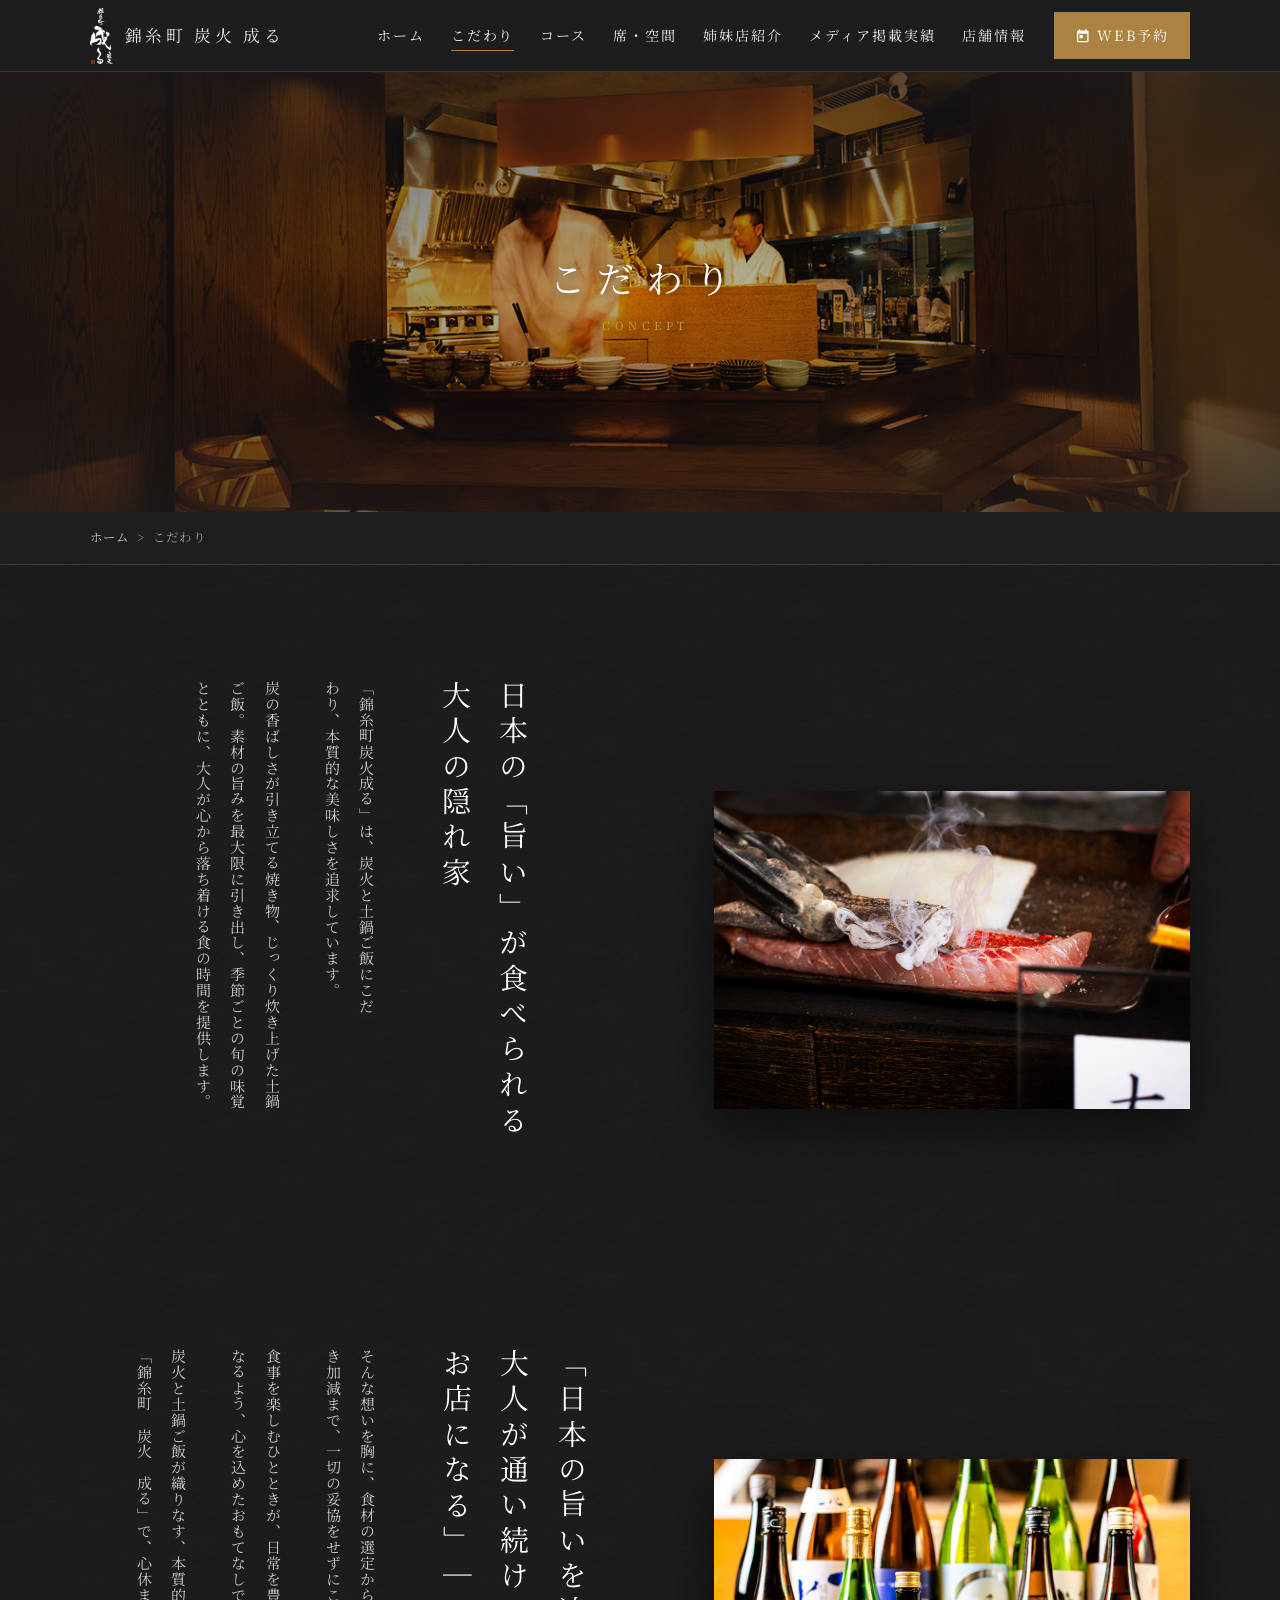
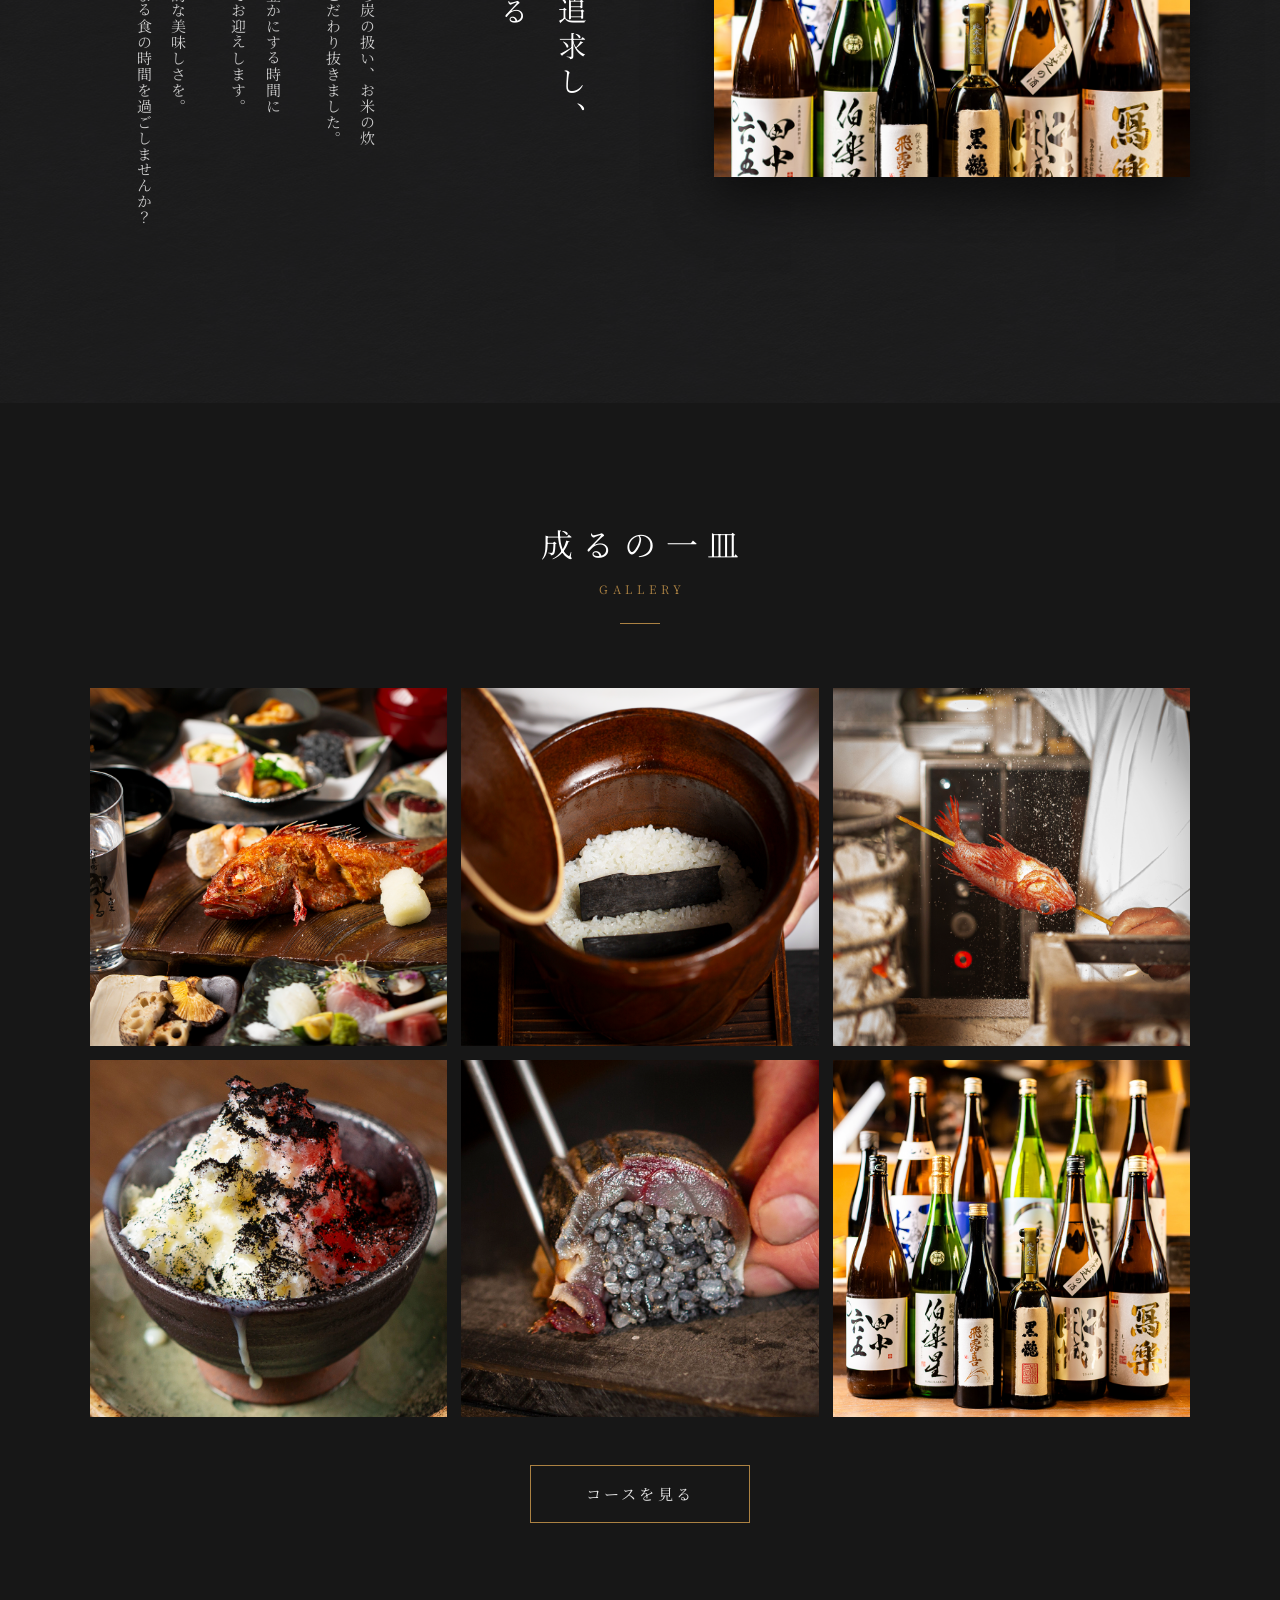
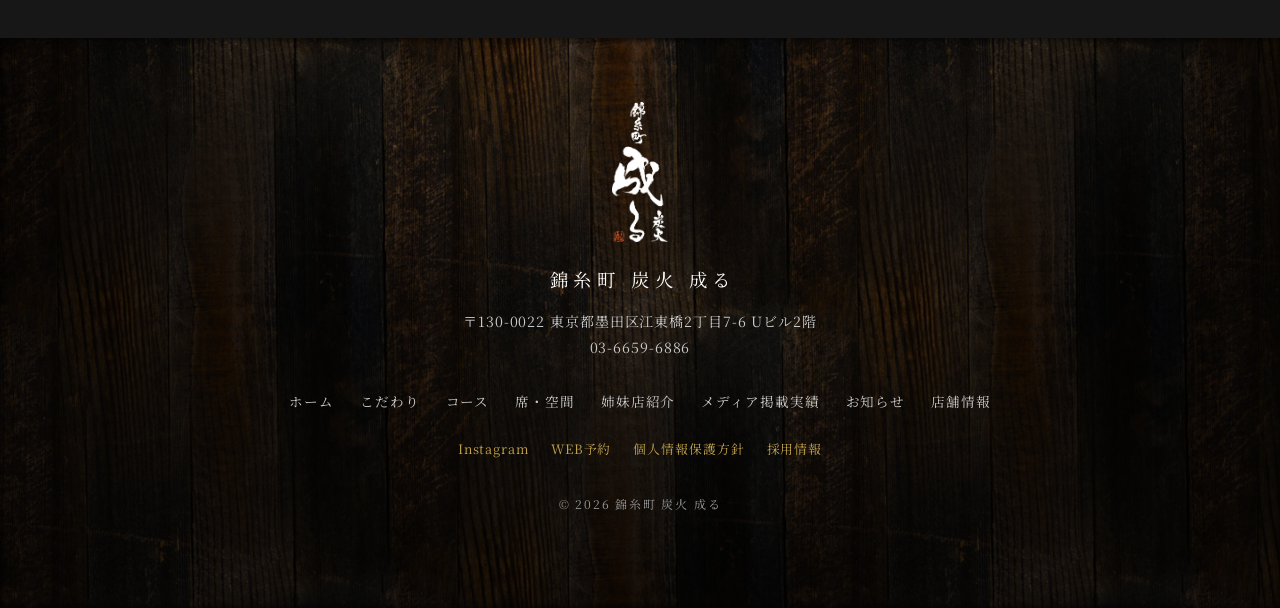
==== commit b9567b9c: "Polish layout across desktop widths Co-Authored-By: Claude Fable 5.1 <noreply@anthropic.com>" ====
--- a/concept/index.html
+++ b/concept/index.html
@@ -14,18 +14,18 @@
   <meta property="og:image" content="https://kinshicho-sumibi-naru.com/images/concept-main.jpg">
   <meta name="twitter:card" content="summary_large_image">
   <link rel="canonical" href="https://kinshicho-sumibi-naru.com/concept/">
-  <link rel="icon" href="/images/favicon.jpg" type="image/jpeg">
-  <link rel="apple-touch-icon" href="/images/favicon.jpg">
+  <link rel="icon" href="../images/favicon.jpg" type="image/jpeg">
+  <link rel="apple-touch-icon" href="../images/favicon.jpg">
   <link rel="preconnect" href="https://fonts.googleapis.com">
   <link rel="preconnect" href="https://fonts.gstatic.com" crossorigin>
   <link href="https://fonts.googleapis.com/css2?family=Noto+Serif+JP:wght@300;400;500&display=swap" rel="stylesheet">
-  <link rel="stylesheet" href="/css/style.css">
+  <link rel="stylesheet" href="../css/style.css">
 </head>
 <body>
 <header class="site-header">
   <div class="inner">
-    <a class="brand" href="/" aria-label="錦糸町 炭火 成る トップページ">
-      <img src="/images/logo-white.png" alt="錦糸町 炭火 成る" width="500" height="1242">
+    <a class="brand" href="../" aria-label="錦糸町 炭火 成る トップページ">
+      <img src="../images/logo-white.png" alt="錦糸町 炭火 成る" width="500" height="1242">
       <span class="brand__name">錦糸町 炭火 成る</span>
     </a>
     <button class="nav-toggle" type="button" aria-expanded="false" aria-controls="gnav" aria-label="メニューを開く">
@@ -33,13 +33,13 @@
     </button>
     <nav class="gnav" id="gnav" aria-label="グローバルナビゲーション">
       <ul class="gnav__list">
-        <li><a href="/">ホーム</a></li>
-        <li><a href="/concept/">こだわり</a></li>
-        <li><a href="/course/">コース</a></li>
-        <li><a href="/table/">席・空間</a></li>
-        <li><a href="/sister-store/">姉妹店紹介</a></li>
-        <li><a href="/media/">メディア掲載実績</a></li>
-        <li><a href="/#access">店舗情報</a></li>
+        <li><a href="../">ホーム</a></li>
+        <li><a href="../concept/">こだわり</a></li>
+        <li><a href="../course/">コース</a></li>
+        <li><a href="../table/">席・空間</a></li>
+        <li><a href="../sister-store/">姉妹店紹介</a></li>
+        <li><a href="../media/">メディア掲載実績</a></li>
+        <li><a href="../#access">店舗情報</a></li>
       </ul>
       <a class="btn-reserve" href="https://www.tablecheck.com/shops/kinshicho-sumibi-naru/reserve" target="_blank" rel="noopener"><svg class="icon" viewBox="0 0 24 24" aria-hidden="true"><path d="M19 4h-1V2h-2v2H8V2H6v2H5a2 2 0 0 0-2 2v14a2 2 0 0 0 2 2h14a2 2 0 0 0 2-2V6a2 2 0 0 0-2-2zm0 16H5V9h14v11zM7 11h5v5H7z"/></svg>WEB予約</a>
     </nav>
@@ -47,12 +47,12 @@
 </header>
 
 <main>
-<div class="page-head" style="background-image:url('/images/concept-main.jpg')">
+<div class="page-head" style="background-image:url('../images/concept-main.jpg')">
   <div class="page-head__body">
     <h1>こだわり<small>CONCEPT</small></h1>
   </div>
 </div>
-<nav class="breadcrumb" aria-label="パンくずリスト"><div class="inner"><ol><li><a href="/">ホーム</a></li><li>こだわり</li></ol></div></nav>
+<nav class="breadcrumb" aria-label="パンくずリスト"><div class="inner"><ol><li><a href="../">ホーム</a></li><li>こだわり</li></ol></div></nav>
 
 
   <section class="section section--texture">
@@ -64,7 +64,7 @@
           <p>炭の香ばしさが引き立てる焼き物、<br>じっくり炊き上げた土鍋ご飯。<br>素材の旨みを最大限に引き出し、<br>季節ごとの旬の味覚とともに、<br>大人が心から落ち着ける<br>食の時間を提供します。</p>
         </div>
         <div class="concept-block__img fade-up">
-          <img src="/images/concept-catch.webp" alt="炭火で焼き上げる原始焼き" width="1400" height="933" loading="lazy">
+          <img src="../images/concept-catch.webp" alt="炭火で焼き上げる原始焼き" width="1400" height="933" loading="lazy">
         </div>
       </div>
 
@@ -73,10 +73,10 @@
           <h2>「日本の旨いを追求し、<br>大人が通い続ける<br>お店になる」─</h2>
           <p>そんな想いを胸に、<br>食材の選定から炭の扱い、<br>お米の炊き加減まで、<br>一切の妥協をせずにこだわり抜きました。</p>
           <p>食事を楽しむひとときが、<br>日常を豊かにする時間になるよう、<br>心を込めたおもてなしで<br>お迎えします。</p>
-          <p>炭火と土鍋ご飯が織りなす、<br>本質的な美味しさを。<br>「錦糸町 炭火 成る」で、<br>心休まる食の時間を過ごしませんか？</p>
+          <p>炭火と土鍋ご飯が織りなす、<br>本質的な美味しさを。<br><span class="nowrap">「錦糸町 炭火 成る」</span>で、<br>心休まる食の時間を過ごしませんか？</p>
         </div>
         <div class="concept-block__img fade-up">
-          <img src="/images/concept-06.jpg" alt="土鍋ご飯" width="1000" height="1000" loading="lazy">
+          <img src="../images/concept-06.jpg" alt="土鍋ご飯" width="1000" height="1000" loading="lazy">
         </div>
       </div>
     </div>
@@ -86,29 +86,29 @@
     <div class="inner">
       <div class="sec-title fade-up"><h2>成るの一皿</h2><span class="en">GALLERY</span></div>
       <ul class="gallery fade-up">
-        <li><img src="/images/concept-02.webp" alt="炭火で焼き上げた旬魚" width="1000" height="1000" loading="lazy"></li>
-        <li><img src="/images/concept-03.webp" alt="炭火焼きの一皿" width="1000" height="1000" loading="lazy"></li>
-        <li><img src="/images/concept-05.webp" alt="季節の料理" width="1000" height="1000" loading="lazy"></li>
-        <li><img src="/images/concept-04.webp" alt="原始焼き" width="1000" height="1000" loading="lazy"></li>
-        <li><img src="/images/concept-01.webp" alt="お造り" width="1000" height="1000" loading="lazy"></li>
-        <li><img src="/images/concept-06.jpg" alt="土鍋ご飯" width="1000" height="1000" loading="lazy"></li>
+        <li><img src="../images/concept-02.webp" alt="炭火で焼き上げた旬魚" width="1000" height="1000" loading="lazy"></li>
+        <li><img src="../images/concept-03.webp" alt="炭火焼きの一皿" width="1000" height="1000" loading="lazy"></li>
+        <li><img src="../images/concept-05.webp" alt="季節の料理" width="1000" height="1000" loading="lazy"></li>
+        <li><img src="../images/concept-04.webp" alt="原始焼き" width="1000" height="1000" loading="lazy"></li>
+        <li><img src="../images/concept-01.webp" alt="お造り" width="1000" height="1000" loading="lazy"></li>
+        <li><img src="../images/concept-06.jpg" alt="土鍋ご飯" width="1000" height="1000" loading="lazy"></li>
       </ul>
-      <p class="center mt-l fade-up"><a class="btn" href="/course/">コースを見る</a></p>
+      <p class="center mt-l fade-up"><a class="btn" href="../course/">コースを見る</a></p>
     </div>
   </section>
 </main>
 <footer class="site-footer">
   <div class="inner">
-    <img class="site-footer__logo" src="/images/logo-white.png" alt="" width="500" height="1242">
+    <img class="site-footer__logo" src="../images/logo-white.png" alt="" width="500" height="1242">
     <p class="site-footer__name">錦糸町 炭火 成る</p>
-    <p class="site-footer__addr">〒130-0022 東京都墨田区江東橋2丁目7-6 Uビル2階<br><a href="tel:03-6659-6886">03-6659-6886</a></p>
+    <p class="site-footer__addr">〒130-0022 東京都墨田区江東橋2丁目7-6 <span class="nowrap">Uビル2階</span><br><a href="tel:03-6659-6886">03-6659-6886</a></p>
     <ul class="site-footer__nav">
-      <li><a href="/">ホーム</a></li><li><a href="/concept/">こだわり</a></li><li><a href="/course/">コース</a></li><li><a href="/table/">席・空間</a></li><li><a href="/sister-store/">姉妹店紹介</a></li><li><a href="/media/">メディア掲載実績</a></li><li><a href="/information/">お知らせ</a></li><li><a href="/#access">店舗情報</a></li>
+      <li><a href="../">ホーム</a></li><li><a href="../concept/">こだわり</a></li><li><a href="../course/">コース</a></li><li><a href="../table/">席・空間</a></li><li><a href="../sister-store/">姉妹店紹介</a></li><li><a href="../media/">メディア掲載実績</a></li><li><a href="../information/">お知らせ</a></li><li><a href="../#access">店舗情報</a></li>
     </ul>
     <ul class="site-footer__sub">
       <li><a href="https://www.instagram.com/sumibinaru" target="_blank" rel="noopener">Instagram</a></li>
       <li><a href="https://www.tablecheck.com/shops/kinshicho-sumibi-naru/reserve" target="_blank" rel="noopener">WEB予約</a></li>
-      <li><a href="/privacy/">個人情報保護方針</a></li>
+      <li><a href="../privacy/">個人情報保護方針</a></li>
       <li><a href="https://pay-it-forward-corporate.com/recruit/" target="_blank" rel="noopener">採用情報</a></li>
     </ul>
     <p class="site-footer__copy">&copy; 2026 錦糸町 炭火 成る</p>
@@ -121,6 +121,6 @@
   <a class="is-reserve" href="https://www.tablecheck.com/shops/kinshicho-sumibi-naru/reserve" target="_blank" rel="noopener"><svg class="icon" viewBox="0 0 24 24" aria-hidden="true"><path d="M19 4h-1V2h-2v2H8V2H6v2H5a2 2 0 0 0-2 2v14a2 2 0 0 0 2 2h14a2 2 0 0 0 2-2V6a2 2 0 0 0-2-2zm0 16H5V9h14v11zM7 11h5v5H7z"/></svg>WEB予約</a>
 </nav>
 
-<script src="/js/main.js"></script>
+<script src="../js/main.js"></script>
 </body>
 </html>
--- a/css/style.css
+++ b/css/style.css
@@ -44,6 +44,8 @@
 ul, ol { list-style: none; }
 h1, h2, h3, h4 { font-weight: 400; line-height: 1.6; letter-spacing: 0.12em; }
 p + p { margin-top: 1em; }
+p, .news-list span, .media-list .title { text-wrap: pretty; }
+.nowrap { white-space: nowrap; }
 
 .inner { width: min(1100px, 100% - 32px); margin-inline: auto; }
 .inner--narrow { width: min(820px, 100% - 32px); margin-inline: auto; }
@@ -179,7 +181,7 @@
   height: 100svh;
   min-height: 560px;
   overflow: hidden;
-  background: #000 url("/images/hero-01.jpg") center / cover no-repeat;
+  background: #000 url("../images/hero-01.jpg") center / cover no-repeat;
 }
 .hero__slide {
   position: absolute;
@@ -190,8 +192,8 @@
   animation: heroFade 14s infinite;
   transform: scale(1.04);
 }
-.hero__slide:nth-child(1) { background-image: url("/images/hero-01.jpg"); animation-delay: 0s; }
-.hero__slide:nth-child(2) { background-image: url("/images/hero-02.jpg"); animation-delay: 7s; }
+.hero__slide:nth-child(1) { background-image: url("../images/hero-01.jpg"); animation-delay: 0s; }
+.hero__slide:nth-child(2) { background-image: url("../images/hero-02.jpg"); animation-delay: 7s; }
 @keyframes heroFade {
   0%   { opacity: 0; transform: scale(1.08); }
   8%   { opacity: 1; }
@@ -203,7 +205,9 @@
   content: "";
   position: absolute;
   inset: 0;
-  background: linear-gradient(to bottom, rgba(0,0,0,0.35) 0%, rgba(0,0,0,0.05) 40%, rgba(30,30,30,0.9) 100%);
+  background:
+    radial-gradient(ellipse 34% 40% at 50% 50%, rgba(0,0,0,0.55) 0%, rgba(0,0,0,0.3) 45%, rgba(0,0,0,0) 100%),
+    linear-gradient(to bottom, rgba(0,0,0,0.35) 0%, rgba(0,0,0,0.05) 40%, rgba(30,30,30,0.9) 100%);
 }
 .hero__logo {
   position: absolute;
@@ -211,7 +215,7 @@
   left: 50%; top: 50%;
   transform: translate(-50%, -50%);
   width: 92px;
-  filter: drop-shadow(0 4px 16px rgba(0,0,0,0.6));
+  filter: drop-shadow(0 4px 16px rgba(0,0,0,0.8)) drop-shadow(0 0 28px rgba(0,0,0,0.6));
   opacity: 0;
   animation: fadeIn 1.6s 0.4s forwards;
 }
@@ -284,14 +288,14 @@
 /* ------------------------------------------------------------------ セクション共通 */
 .section { padding: clamp(64px, 9vw, 120px) 0; position: relative; }
 .section--texture {
-  background: var(--bg) url("/images/bg-texture.jpg") repeat;
+  background: var(--bg) url("../images/bg-texture.jpg") repeat;
   background-size: 400px;
 }
 .section--texture::before { content: ""; position: absolute; inset: 0; background: rgba(30,30,30,0.72); pointer-events: none; }
 .section--texture > * { position: relative; }
 .section--dark { background: #171717; }
 .section--wall {
-  background: #1a1a1a url("/images/bg-wall.jpg") center / cover fixed;
+  background: #1a1a1a url("../images/bg-wall.jpg") center / cover fixed;
 }
 .section--wall::before { content: ""; position: absolute; inset: 0; background: rgba(20,20,20,0.82); }
 .section--wall > * { position: relative; }
@@ -352,23 +356,35 @@
 .catch__img::before {
   content: "";
   position: absolute;
-  inset: 18px -18px -18px 18px;
+  inset: 16px -16px -16px 16px;
   border: 1px solid var(--gold-dark);
   z-index: -1;
 }
-@media (min-width: 900px) {
+@media (min-width: 1024px) {
+  .catch:has(.catch__text--tategaki) { grid-template-columns: 1.15fr 1fr; }
+  /* 縦書きキャッチ：見出し→本文を右から左へ並べ、ボタンは下段に。
+     本文は <br> を無効にして高さで折り返す（幅のはみ出し防止） */
   .catch__text--tategaki {
     display: flex;
+    flex-direction: row-reverse;
+    flex-wrap: wrap;
     justify-content: center;
+    align-items: flex-start;
+    align-content: flex-start;
+    gap: 1.6em 1.7em;
+  }
+  .catch__text--tategaki h1,
+  .catch__text--tategaki p {
     writing-mode: vertical-rl;
     text-orientation: upright;
-    max-height: 640px;
-    gap: 2.2em;
+    flex: none;
+    margin: 0;
+    height: 540px;
   }
-  .catch__text--tategaki h1 { margin: 0 0 0 1em; line-height: 2; font-size: clamp(1.5rem, 2.6vw, 2rem); }
-  .catch__text--tategaki p { margin: 0; line-height: 2.6; }
-  .catch__text--tategaki p + p { margin-right: 1.4em; }
-  .catch__text--tategaki .btn-wrap { writing-mode: horizontal-tb; align-self: flex-end; margin-right: 2em; }
+  .catch__text--tategaki h1 { line-height: 2; font-size: clamp(1.5rem, 2.6vw, 2rem); margin-left: 0.6em; }
+  .catch__text--tategaki p { line-height: 2.3; text-wrap: balance; }
+  .catch__text--tategaki p br { display: none; }
+  .catch__text--tategaki .btn-wrap { flex: 0 0 100%; display: flex; justify-content: center; }
   .catch__text--tategaki .btn { margin: 0; }
 }
 
@@ -470,7 +486,7 @@
   color: #fff;
   text-align: center;
   padding: clamp(60px, 10vw, 120px) 16px;
-  background: url("/images/sister-head.jpg") center / cover;
+  background: url("../images/sister-head.jpg") center / cover;
 }
 .sister-banner::before { content: ""; position: absolute; inset: 0; background: rgba(0,0,0,0.6); transition: background 0.4s; }
 .sister-banner:hover { color: #fff; }
@@ -484,7 +500,7 @@
 /* ------------------------------------------------------------------ フッター */
 .site-footer {
   position: relative;
-  background: var(--footer-bg) url("/images/bg-footer.jpg") repeat;
+  background: var(--footer-bg) url("../images/bg-footer.jpg") repeat;
   color: var(--fg);
   padding: 64px 0 calc(32px + var(--bottombar-h));
   box-shadow: 0 0 10px rgba(0,0,0,0.9) inset;
@@ -555,18 +571,28 @@
   object-fit: cover;
   box-shadow: 0 20px 50px rgba(0,0,0,0.55);
 }
-@media (min-width: 900px) {
+@media (min-width: 1024px) {
+  .concept-block--tategaki { grid-template-columns: 1.15fr 1fr; }
   .concept-block--tategaki .concept-block__text {
+    display: flex;
+    flex-direction: row-reverse;
+    flex-wrap: wrap;
+    justify-content: center;
+    align-items: flex-start;
+    align-content: flex-start;
+    gap: 1.6em 1.7em;
+  }
+  .concept-block--tategaki h2,
+  .concept-block--tategaki .concept-block__text > p {
     writing-mode: vertical-rl;
     text-orientation: upright;
-    max-height: 600px;
-    display: flex;
-    justify-content: center;
-    gap: 2em;
+    flex: none;
+    margin: 0;
+    height: 540px;
   }
-  .concept-block--tategaki h2 { margin: 0 0 0 1em; line-height: 2; }
-  .concept-block--tategaki p { margin: 0; line-height: 2.6; }
-  .concept-block--tategaki p + p { margin-right: 1.4em; }
+  .concept-block--tategaki h2 { line-height: 2; margin-left: 0.6em; }
+  .concept-block--tategaki p { line-height: 2.3; text-wrap: balance; }
+  .concept-block--tategaki p br { display: none; }
 }
 .gallery {
   display: grid;
@@ -677,7 +703,7 @@
 .media-list a:hover { background: rgba(255,255,255,0.03); color: var(--gold-light); }
 .media-list time { font-size: 0.85rem; color: var(--gold-light); letter-spacing: 0.1em; }
 .media-list .kind { font-size: 0.7rem; letter-spacing: 0.15em; border: 1px solid var(--gold-dark); color: var(--gold-light); text-align: center; padding: 1px 4px; }
-.media-list .ext { font-size: 0.75rem; color: var(--muted); }
+.media-list .ext { font-size: 0.75rem; color: var(--muted); white-space: nowrap; }
 
 /* ------------------------------------------------------------------ お知らせ一覧・記事 */
 .article { padding: clamp(28px, 4vw, 48px); background: var(--bg-2); border: 1px solid var(--line); }
@@ -685,7 +711,7 @@
 .article time { font-size: 0.85rem; color: var(--gold-light); letter-spacing: 0.1em; }
 .article h2 { font-size: 1.25rem; letter-spacing: 0.1em; color: #fff; margin: 0.4em 0 1em; padding-bottom: 0.6em; border-bottom: 1px solid var(--line); }
 .article p { color: var(--fg-soft); }
-.article .article__img { margin-top: 1.6em; max-width: 560px; }
+.article .article__img { margin-top: 1.6em; width: 100%; max-width: 560px; }
 .article .article__link { color: var(--gold-light); }
 .article .article__link:hover { text-decoration: underline; }
 .article .article__price { font-size: 1.1rem; color: #fff; margin-top: 0.6em; }
@@ -747,6 +773,7 @@
   .catch, .feature, .concept-block, .seat, .access, .course-card { grid-template-columns: 1fr; }
   .feature--rev .feature__img, .concept-block--rev .concept-block__img, .seat:nth-child(even) .seat__img { order: 0; }
   .catch__img img { aspect-ratio: 4 / 3; }
+  .catch__img::before { inset: 14px -14px -14px 14px; }
   .gallery { grid-template-columns: repeat(2, 1fr); gap: 10px; }
   .sister-grid { grid-template-columns: 1fr; }
   .bottom-bar { display: flex; }
@@ -757,7 +784,8 @@
   body { font-size: 14px; }
   .btn { min-width: 0; width: 100%; max-width: 320px; }
   .news-list a, .news-list .news-row { grid-template-columns: 1fr; gap: 4px; padding: 16px 4px; }
-  .media-list a { grid-template-columns: auto auto; gap: 6px 12px; }
+  .media-list a { grid-template-columns: auto 1fr; gap: 6px 12px; }
+  .media-list .kind { justify-self: start; }
   .media-list a .title { grid-column: 1 / -1; }
   .media-list a .ext { grid-column: 1 / -1; }
   .access dl { grid-template-columns: 1fr; gap: 0.2em; }
